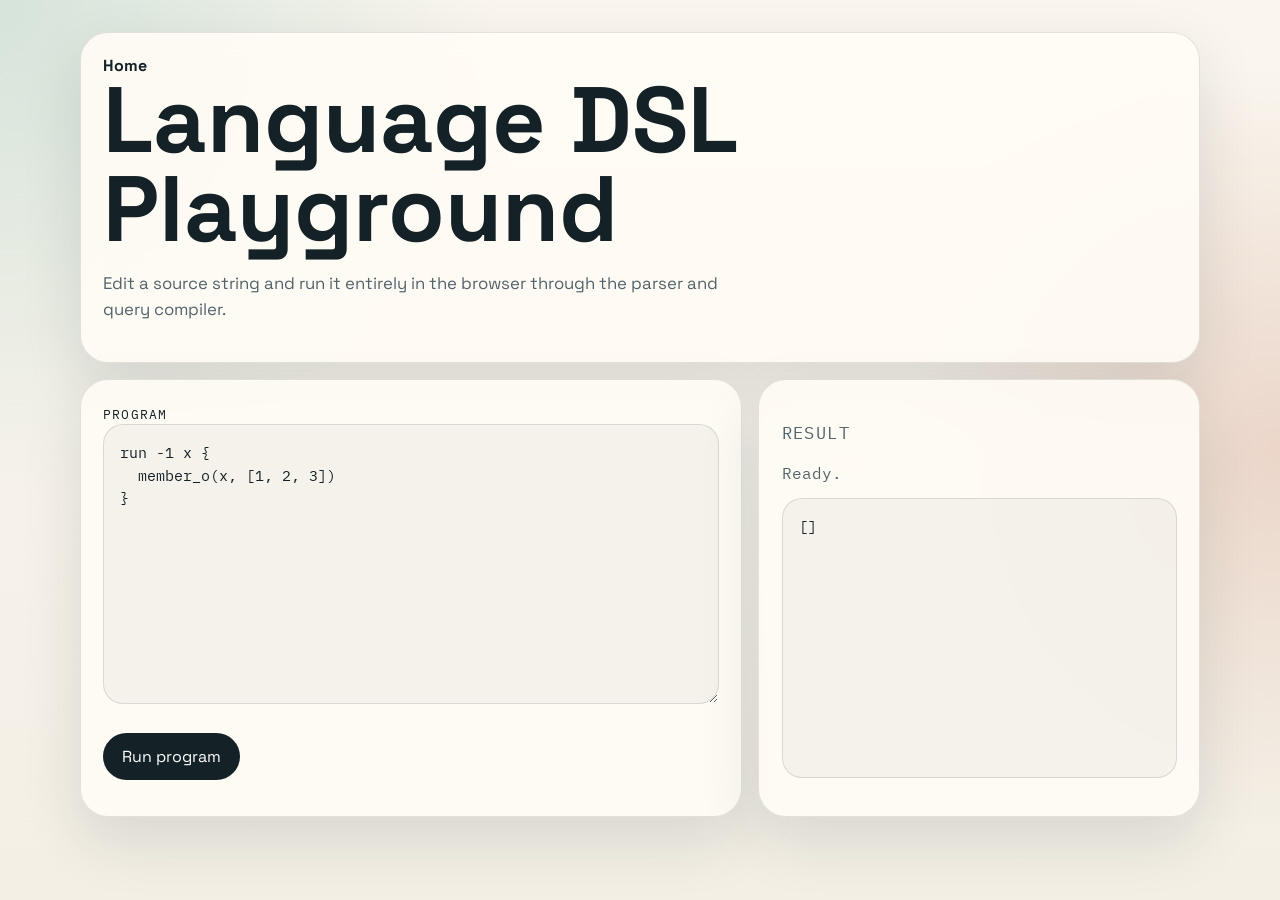
==== website/demos/lang.html @ 57ce62d4 "Refactor code structure for improved readability and maintainability Co-authored-by: Copilot <copilo" ====
<!DOCTYPE html>
<html lang="en">
<head>
  <meta charset="UTF-8">
  <meta name="viewport" content="width=device-width, initial-scale=1.0">
  <title>Language DSL Playground</title>
  <link rel="preconnect" href="https://fonts.googleapis.com">
  <link rel="preconnect" href="https://fonts.gstatic.com" crossorigin>
  <link href="https://fonts.googleapis.com/css2?family=Space+Grotesk:wght@400;500;700&family=IBM+Plex+Mono:wght@400;500&display=swap" rel="stylesheet">
  <link rel="stylesheet" href="../assets/site.css">
</head>
<body>
  <main class="shell page-stack">
    <header class="page-header">
      <a class="back-link" href="../index.html">Home</a>
      <h1>Language DSL Playground</h1>
      <p>Edit a source string and run it entirely in the browser through the parser and query compiler.</p>
    </header>

    <section class="playground-layout">
      <article class="card playground-card">
        <label class="control-label" for="lang-source">Program</label>
        <textarea id="lang-source" class="editor" spellcheck="false">run -1 x {
  member_o(x, [1, 2, 3])
}</textarea>
        <div class="toolbar">
          <button class="button primary" id="lang-run" type="button">Run program</button>
        </div>
      </article>

      <article class="card results-card">
        <p class="result-label">Result</p>
        <div class="status" id="lang-status">Ready.</div>
        <pre class="output" id="lang-output">[]</pre>
      </article>
    </section>
  </main>

  <script src="../assets/site-app.js"></script>
  <script src="../assets/site.js"></script>
  <script>
    window.SitePages.bindLanguagePlayground({
      runButton: document.getElementById('lang-run'),
      source: document.getElementById('lang-source'),
      status: document.getElementById('lang-status'),
      output: document.getElementById('lang-output')
    });
  </script>
</body>
</html>
---- website/assets/site.css ----
:root {
  --bg: #f3efe5;
  --surface: rgba(255, 252, 245, 0.9);
  --surface-strong: #fffaf0;
  --text: #142126;
  --muted: #53636b;
  --line: rgba(20, 33, 38, 0.12);
  --sand: #d7a86e;
  --teal: #2f8f83;
  --rust: #b65336;
  --shadow: 0 24px 60px rgba(20, 33, 38, 0.12);
}

* {
  box-sizing: border-box;
}

body {
  margin: 0;
  min-height: 100vh;
  font-family: "Space Grotesk", sans-serif;
  color: var(--text);
  background:
    radial-gradient(circle at top left, rgba(47, 143, 131, 0.18), transparent 32%),
    radial-gradient(circle at right, rgba(182, 83, 54, 0.18), transparent 28%),
    linear-gradient(180deg, #faf6ee 0%, var(--bg) 100%);
}

body.landing-page::before {
  content: "";
  position: fixed;
  inset: 0;
  background-image: linear-gradient(rgba(20, 33, 38, 0.03) 1px, transparent 1px), linear-gradient(90deg, rgba(20, 33, 38, 0.03) 1px, transparent 1px);
  background-size: 28px 28px;
  pointer-events: none;
}

.shell {
  width: min(1120px, calc(100vw - 2rem));
  margin: 0 auto;
  padding: 2rem 0 4rem;
}

.hero,
.card,
.page-header {
  position: relative;
  z-index: 1;
}

.hero {
  padding: 4rem 0 2rem;
}

.eyebrow,
.result-label,
.control-label,
.mono,
.subtle,
.status {
  font-family: "IBM Plex Mono", monospace;
}

.eyebrow,
.result-label,
.control-label {
  font-size: 0.82rem;
  letter-spacing: 0.08em;
  text-transform: uppercase;
}

h1,
 h2 {
  margin: 0;
}

h1 {
  max-width: 12ch;
  font-size: clamp(3rem, 8vw, 5.8rem);
  line-height: 0.95;
}

.lede,
.page-header p,
.card p {
  max-width: 60ch;
  color: var(--muted);
  font-size: 1.05rem;
  line-height: 1.6;
}

.hero-actions,
.toolbar {
  display: flex;
  gap: 0.75rem;
  flex-wrap: wrap;
  margin-top: 1.5rem;
}

.button,
.card a,
.back-link {
  text-decoration: none;
}

.button {
  display: inline-flex;
  align-items: center;
  justify-content: center;
  min-height: 2.75rem;
  padding: 0.75rem 1.1rem;
  border-radius: 999px;
  border: 1px solid transparent;
  font: inherit;
  cursor: pointer;
}

.button.primary {
  background: var(--text);
  color: #fff;
}

.button.secondary {
  border-color: var(--line);
  color: var(--text);
  background: rgba(255, 255, 255, 0.62);
}

.grid {
  display: grid;
  gap: 1rem;
  margin-top: 1rem;
}

.three-up {
  grid-template-columns: repeat(3, minmax(0, 1fr));
}

.two-up {
  grid-template-columns: repeat(2, minmax(0, 1fr));
}

.card,
.page-header {
  background: var(--surface);
  border: 1px solid var(--line);
  border-radius: 28px;
  box-shadow: var(--shadow);
  backdrop-filter: blur(14px);
}

.card {
  padding: 1.4rem;
}

.page-stack {
  display: grid;
  gap: 1rem;
}

.page-header {
  padding: 1.4rem;
}

.card a,
.back-link {
  color: var(--text);
  font-weight: 700;
}

.accent-sand {
  border-top: 6px solid var(--sand);
}

.accent-teal {
  border-top: 6px solid var(--teal);
}

.accent-rust {
  border-top: 6px solid var(--rust);
}

.playground-layout {
  display: grid;
  grid-template-columns: minmax(0, 1.2fr) minmax(280px, 0.8fr);
  gap: 1rem;
}

.single-runner {
  grid-template-columns: repeat(2, minmax(0, 1fr));
}

.playground-card,
.results-card {
  min-height: 420px;
}

.editor,
.select-input,
.output {
  width: 100%;
  border-radius: 20px;
  border: 1px solid var(--line);
  background: rgba(20, 33, 38, 0.04);
  color: var(--text);
  font: inherit;
}

.editor,
.output {
  min-height: 280px;
  padding: 1rem;
  font-family: "IBM Plex Mono", monospace;
  font-size: 0.95rem;
  line-height: 1.5;
}

.output {
  white-space: pre-wrap;
}

.select-input {
  padding: 0.8rem 1rem;
  margin: 0.5rem 0 1rem;
}

.status,
.subtle {
  color: var(--muted);
}

.docs-grid .card {
  min-height: 170px;
}

.markdown-card {
  padding: 1.75rem;
}

.markdown-card h1,
.markdown-card h2,
.markdown-card h3 {
  max-width: none;
  margin-top: 1.4rem;
  font-size: revert;
  line-height: 1.2;
}

.markdown-card pre {
  overflow-x: auto;
  padding: 1rem;
  border-radius: 18px;
  background: rgba(20, 33, 38, 0.06);
}

.markdown-card code {
  font-family: "IBM Plex Mono", monospace;
}

@media (max-width: 900px) {
  .three-up,
  .two-up,
  .playground-layout,
  .single-runner {
    grid-template-columns: 1fr;
  }

  .hero {
    padding-top: 2rem;
  }

  h1 {
    max-width: none;
  }
}
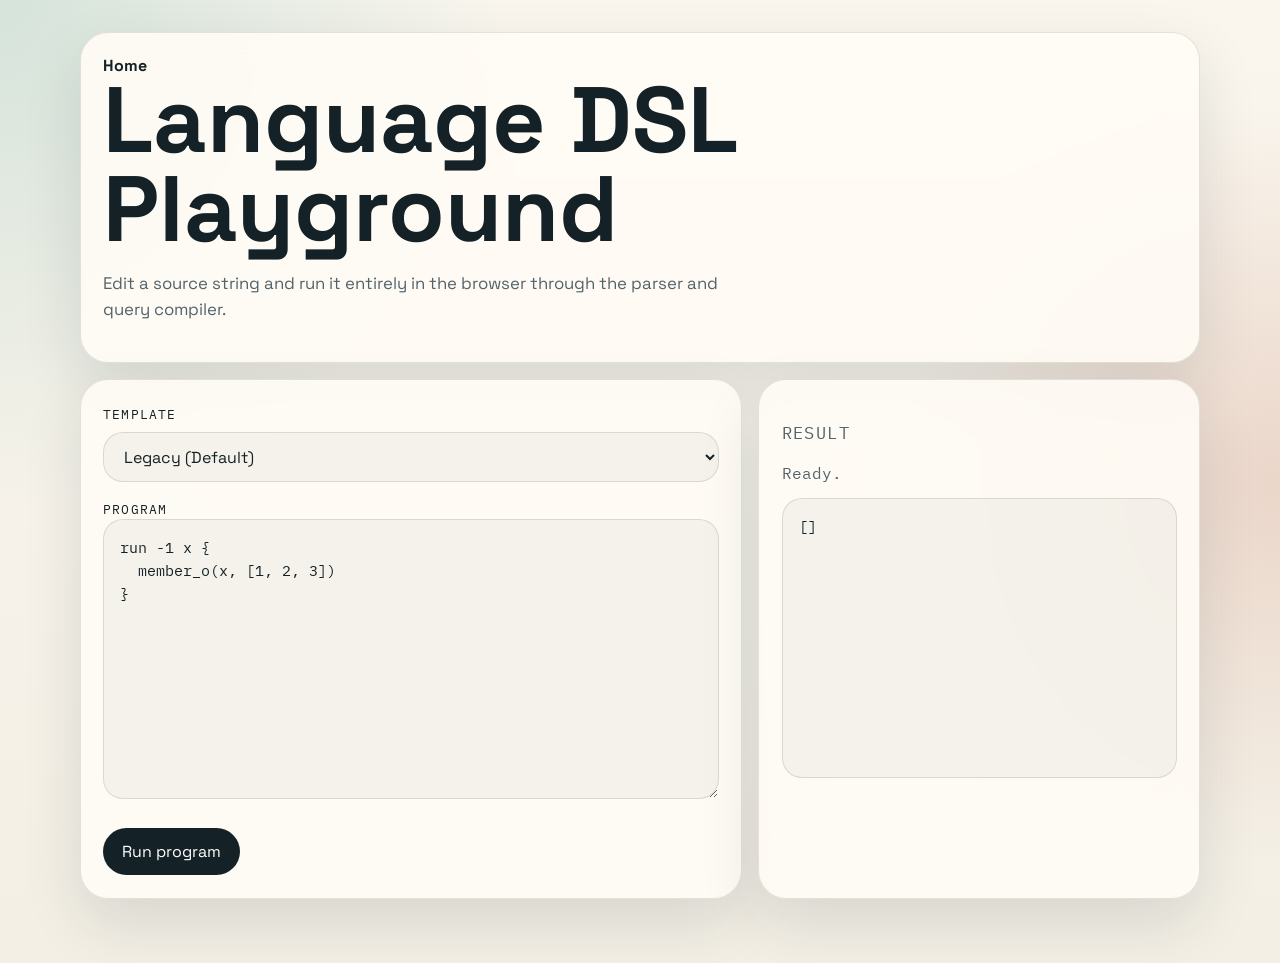
==== commit d773b990: "Update MiniKanren DSL with new features and improvements - Enhanced error handling in MiniKanrenLang" ====
--- a/website/demos/lang.html
+++ b/website/demos/lang.html
@@ -19,6 +19,21 @@
 
     <section class="playground-layout">
       <article class="card playground-card">
+        <label class="control-label" for="lang-demo">Template</label>
+        <select id="lang-demo" class="select-input">
+          <option value="legacy">Legacy (Default)</option>
+          <option value="declarative">Declarative</option>
+          <option value="prolog">Prolog</option>
+          <option value="flix">Flix (Fixpoints)</option>
+          <option value="cypher">Cypher (Graph)</option>
+          <option value="kinship">Prolog Kinship</option>
+          <option value="reachability">Cypher Reachability</option>
+          <option value="list_ops">Declarative List Ops</option>
+          <option value="append_o">Prolog Append (Reverse)</option>
+          <option value="zebra_mini">Declarative logic</option>
+          <option value="cypher_filter">Cypher Filtering</option>
+        </select>
+
         <label class="control-label" for="lang-source">Program</label>
         <textarea id="lang-source" class="editor" spellcheck="false">run -1 x {
   member_o(x, [1, 2, 3])
@@ -40,6 +55,7 @@
   <script src="../assets/site.js"></script>
   <script>
     window.SitePages.bindLanguagePlayground({
+      select: document.getElementById('lang-demo'),
       runButton: document.getElementById('lang-run'),
       source: document.getElementById('lang-source'),
       status: document.getElementById('lang-status'),
